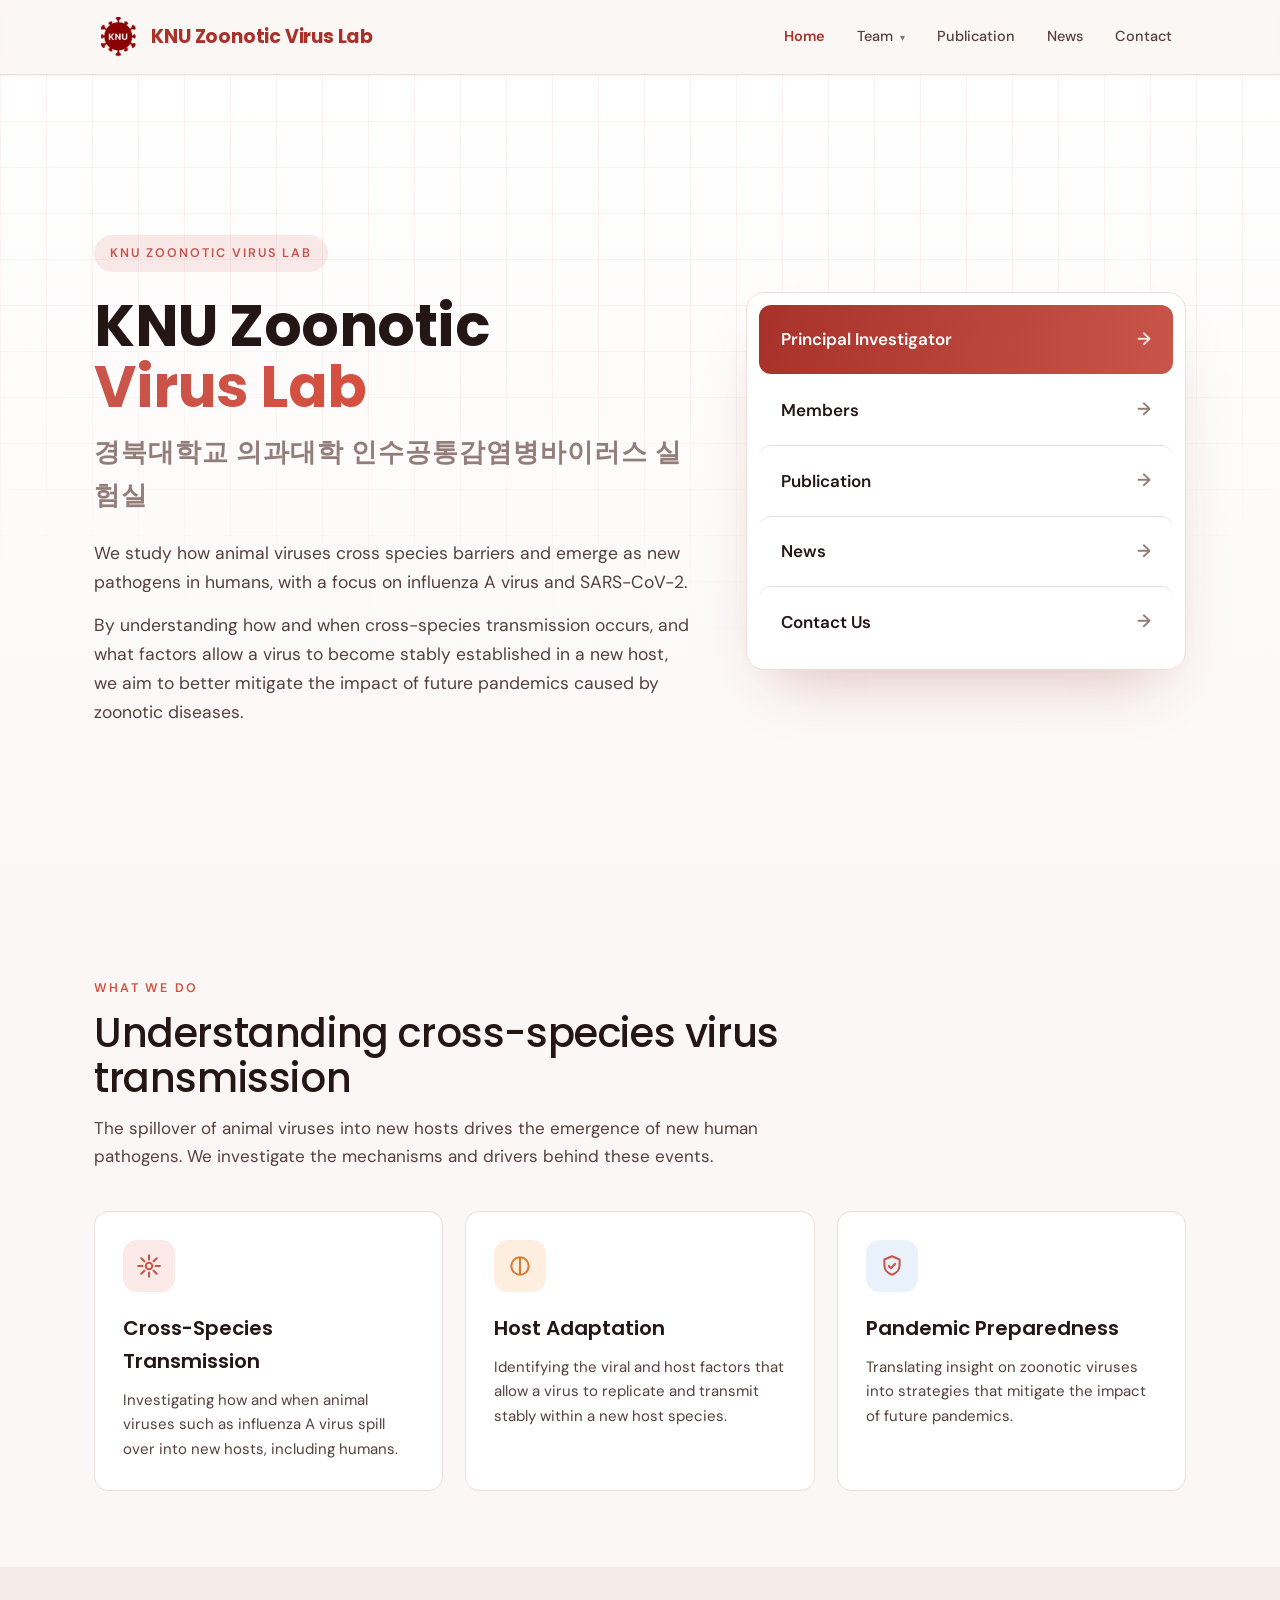
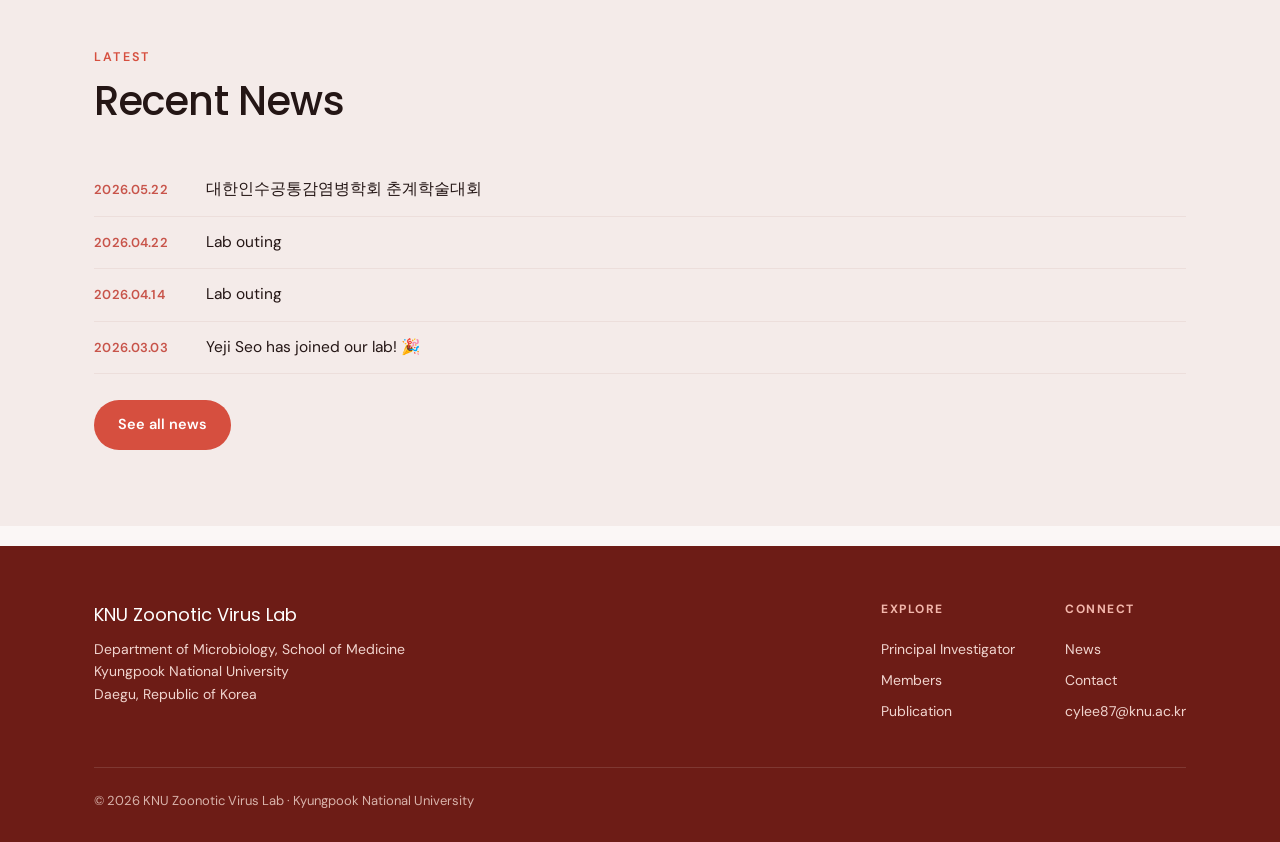
==== index.html @ 6f629515 "Add files via upload" ====
<!DOCTYPE html>
<html lang="en">
<head>
<meta charset="UTF-8">
<meta name="viewport" content="width=device-width, initial-scale=1">
<title>KNU Zoonotic Virus Lab · 인수공통감염병바이러스 실험실</title>
<meta name="description" content="KNU Zoonotic Virus Lab (인수공통감염병바이러스 실험실), Department of Microbiology, School of Medicine, Kyungpook National University — studying cross-species transmission of zoonotic viruses such as influenza A virus and SARS-CoV-2.">
<link rel="preconnect" href="https://fonts.googleapis.com">
<link rel="preconnect" href="https://fonts.gstatic.com" crossorigin>
<link href="https://fonts.googleapis.com/css2?family=DM+Sans:opsz,wght@9..40,400;9..40,500;9..40,600;9..40,700&family=Poppins:wght@500;600;700&display=swap" rel="stylesheet">
<link rel="icon" type="image/x-icon" href="assets/img/favicon.ico">
<link rel="stylesheet" href="assets/css/styles.css">
</head>
<body>

<header class="site-header">
  <div class="wrap nav">
    <a class="brand" href="index.html">
      <img class="logo" src="assets/img/logo.avif" alt="KNU Zoonotic Virus Lab">
      <span class="brand-name">KNU Zoonotic Virus Lab</span>
    </a>
    <button class="nav-toggle" aria-label="Menu"><span></span><span></span><span></span></button>
    <ul class="nav-links">
      <li><a href="index.html" class="active">Home</a></li>
      <li class="has-dropdown">
        <a href="#" class="dropdown-toggle" aria-haspopup="true" aria-expanded="false">Team <span class="caret" aria-hidden="true">&#9662;</span></a>
        <ul class="dropdown">
          <li><a href="about.html">Principal Investigator</a></li>
          <li><a href="people.html">Members</a></li>
        </ul>
      </li>
      <li><a href="publications.html">Publication</a></li>
      <li><a href="news.html">News</a></li>
      <li><a href="contact.html">Contact</a></li>
    </ul>
  </div>
</header>

<section class="hero-split">
  <div class="wrap hero-split-inner">
    <div class="hero-copy">
      <span class="eyebrow">KNU Zoonotic Virus Lab</span>
      <h1>KNU Zoonotic <span class="grad">Virus Lab</span></h1>
      <div class="subko">경북대학교 의과대학 인수공통감염병바이러스 실험실</div>
      <p class="lead">We study how animal viruses cross species barriers and emerge as new pathogens in humans, with a focus on influenza A virus and SARS-CoV-2.</p>
      <p class="lead">By understanding how and when cross-species transmission occurs, and what factors allow a virus to become stably established in a new host, we aim to better mitigate the impact of future pandemics caused by zoonotic diseases.</p>
    </div>
    <nav class="hero-panel" aria-label="Quick links">
      <a class="ql-row active" href="about.html"><span>Principal Investigator</span><span class="arw">&rarr;</span></a>
      <a class="ql-row" href="people.html"><span>Members</span><span class="arw">&rarr;</span></a>
      <a class="ql-row" href="publications.html"><span>Publication</span><span class="arw">&rarr;</span></a>
      <a class="ql-row" href="news.html"><span>News</span><span class="arw">&rarr;</span></a>
      <a class="ql-row" href="contact.html"><span>Contact Us</span><span class="arw">&rarr;</span></a>
    </nav>
  </div>
</section>

<section>
  <div class="wrap">
    <div class="section-head reveal">
      <span class="kicker">What we do</span>
      <h2>Understanding cross-species virus transmission</h2>
      <p>The spillover of animal viruses into new hosts drives the emergence of new human pathogens. We investigate the mechanisms and drivers behind these events.</p>
    </div>
    <div class="grid grid-3">
      <div class="card reveal">
        <div class="icon i-indigo" aria-hidden="true">
          <svg viewBox="0 0 24 24" fill="none" stroke="currentColor" stroke-width="1.9" stroke-linecap="round" stroke-linejoin="round"><circle cx="12" cy="12" r="3"/><path d="M12 2v4M12 18v4M2 12h4M18 12h4M4.9 4.9l2.8 2.8M16.3 16.3l2.8 2.8M19.1 4.9l-2.8 2.8M7.7 16.3l-2.8 2.8"/></svg>
        </div>
        <h3>Cross-Species Transmission</h3>
        <p>Investigating how and when animal viruses such as influenza A virus spill over into new hosts, including humans.</p>
      </div>
      <div class="card reveal">
        <div class="icon i-green" aria-hidden="true">
          <svg viewBox="0 0 24 24" fill="none" stroke="currentColor" stroke-width="1.9" stroke-linecap="round" stroke-linejoin="round"><path d="M4 12a8 8 0 0 1 16 0M4 12a8 8 0 0 0 16 0M12 4v16"/></svg>
        </div>
        <h3>Host Adaptation</h3>
        <p>Identifying the viral and host factors that allow a virus to replicate and transmit stably within a new host species.</p>
      </div>
      <div class="card reveal">
        <div class="icon i-blue" aria-hidden="true">
          <svg viewBox="0 0 24 24" fill="none" stroke="currentColor" stroke-width="1.9" stroke-linecap="round" stroke-linejoin="round"><path d="M12 3 5 6v5c0 4.4 3 7.9 7 9 4-1.1 7-4.6 7-9V6l-7-3Z"/><path d="m9 12 2 2 4-4"/></svg>
        </div>
        <h3>Pandemic Preparedness</h3>
        <p>Translating insight on zoonotic viruses into strategies that mitigate the impact of future pandemics.</p>
      </div>
    </div>
  </div>
</section>

<section class="alt-bg">
  <div class="wrap">
    <div class="section-head reveal">
      <span class="kicker">Latest</span>
      <h2>Recent News</h2>
    </div>
    <ul id="home-news" class="news-list reveal"></ul>
    <p style="margin-top:26px" class="reveal"><a class="btn btn-primary" href="news.html">See all news</a></p>
  </div>
</section>

<footer class="site-footer">
  <div class="wrap">
    <div class="footer-top">
      <div class="footer-brand">
        <div class="name">KNU Zoonotic Virus Lab</div>
        <p>Department of Microbiology, School of Medicine</p>
        <p>Kyungpook National University</p>
        <p>Daegu, Republic of Korea</p>
      </div>
      <div class="footer-links">
        <div class="footer-col">
          <h5>Explore</h5>
          <a href="about.html">Principal Investigator</a>
          <a href="people.html">Members</a>
          <a href="publications.html">Publication</a>
        </div>
        <div class="footer-col">
          <h5>Connect</h5>
          <a href="news.html">News</a>
          <a href="contact.html">Contact</a>
          <a href="mailto:cylee87@knu.ac.kr">cylee87@knu.ac.kr</a>
        </div>
      </div>
    </div>
    <div class="footer-bottom">
      <span>© <span data-year>2026</span> KNU Zoonotic Virus Lab · Kyungpook National University</span>
    </div>
  </div>
</footer>

<script src="assets/js/main.js"></script>
<script src="assets/js/news-data.js"></script>
<script src="assets/js/render-news.js"></script>
</body>
</html>
---- assets/css/styles.css ----
/* ===========================================================
   KNU Zoonotic Virus Lab (인수공통감염병바이러스 실험실)
   Kyungpook National University — shared styles
   Aesthetic: clean scientific / KNU crimson
   =========================================================== */

:root {
  --paper: #fbf7f6;
  --paper-2: #f4ebe9;
  --ink: #241615;
  --ink-soft: #55403d;
  --muted: #927d79;
  --primary: #a8322a;      /* deep crimson */
  --primary-dk: #6d1c16;   /* dark maroon */
  --primary-lt: #c8544a;   /* mid red */
  --accent: #d64f3f;       /* bright warm red */
  --hi: #f3b7ac;           /* light warm highlight */
  --line: #ecdedb;
  --white: #ffffff;
  --shadow: 0 18px 40px -24px rgba(150, 40, 32, 0.45);
  --radius: 14px;
  --maxw: 1140px;
  --display: "Poppins", system-ui, sans-serif;
  --sans: "DM Sans", system-ui, sans-serif;
}

* { box-sizing: border-box; margin: 0; padding: 0; }

html { scroll-behavior: smooth; }

body {
  font-family: var(--sans);
  color: var(--ink);
  background: var(--paper);
  line-height: 1.65;
  -webkit-font-smoothing: antialiased;
  overflow-x: hidden;
}

a { color: inherit; text-decoration: none; }
img { max-width: 100%; display: block; }

.wrap { width: 100%; max-width: var(--maxw); margin: 0 auto; padding: 0 24px; }

/* ---------- Header / Nav ---------- */
.site-header {
  position: sticky; top: 0; z-index: 100;
  background: rgba(251, 247, 246, 0.9);
  backdrop-filter: saturate(140%) blur(10px);
  border-bottom: 1px solid var(--line);
}
.nav {
  display: flex; align-items: center; justify-content: space-between;
  height: 74px;
}
.brand { display: flex; align-items: center; gap: 12px; }
.brand img.logo { height: 40px; width: auto; }
.brand .brand-name {
  font-family: var(--display); font-weight: 700; font-size: 19px;
  letter-spacing: -.2px; color: var(--primary); white-space: nowrap;
}
@media (max-width: 560px) { .brand .brand-name { font-size: 16px; } }
.brand .name { font-family: var(--display); font-weight: 600; font-size: 16px; line-height: 1.15; letter-spacing: .2px; }
.brand .name small { display: block; font-family: var(--sans); font-weight: 400; font-size: 11px; color: var(--muted); letter-spacing: .5px; text-transform: uppercase; }

.nav-links { display: flex; align-items: center; gap: 4px; list-style: none; }
.nav-links a {
  display: inline-block; padding: 9px 14px; border-radius: 8px;
  font-size: 14.5px; font-weight: 500; color: var(--ink-soft);
  transition: background .18s, color .18s;
}
.nav-links a:hover { background: var(--paper-2); color: var(--primary); }
.nav-links a.active { color: var(--primary); font-weight: 600; }

/* ---------- Nav dropdown (Teams) ---------- */
.has-dropdown { position: relative; }
.dropdown-toggle { cursor: pointer; }
.dropdown-toggle .caret { font-size: 10px; margin-left: 3px; opacity: .7; transition: transform .2s; }
.dropdown {
  position: absolute; top: calc(100% + 10px); left: 0;
  min-width: 230px; list-style: none;
  background: var(--primary-dk); border-radius: 12px; padding: 8px;
  box-shadow: 0 24px 50px -20px rgba(60, 16, 12, 0.5);
  opacity: 0; visibility: hidden; transform: translateY(6px);
  transition: opacity .18s, transform .18s, visibility .18s; z-index: 200;
}
.has-dropdown:hover .dropdown,
.has-dropdown:focus-within .dropdown,
.has-dropdown.open .dropdown { opacity: 1; visibility: visible; transform: translateY(0); }
.has-dropdown:hover .caret,
.has-dropdown.open .caret { transform: rotate(180deg); }
.dropdown li + li { border-top: 1px solid rgba(255,255,255,.1); }
.dropdown a {
  display: block; padding: 14px 16px; border-radius: 8px;
  font-size: 15px; font-weight: 500; color: #f2ded9; white-space: nowrap;
}
.dropdown a:hover { background: rgba(255,255,255,.08); color: #fff; }
.dropdown a.active { color: #fff; font-weight: 600; }

.nav-toggle {
  display: none; background: none; border: 0; cursor: pointer;
  width: 42px; height: 42px; border-radius: 9px;
}
.nav-toggle span { display: block; width: 22px; height: 2px; background: var(--ink); margin: 4px auto; transition: .25s; }

/* ---------- Hero ---------- */
.hero {
  position: relative; overflow: hidden;
  background:
    radial-gradient(1100px 480px at 80% -10%, color-mix(in srgb, var(--primary-lt) 42%, transparent), transparent 60%),
    radial-gradient(700px 380px at 0% 110%, color-mix(in srgb, var(--accent) 22%, transparent), transparent 55%),
    var(--primary-dk);
  color: #fbeeec;
}
.hero .wrap { position: relative; z-index: 2; padding: 92px 24px 104px; }
.hero .eyebrow {
  display: inline-block; font-size: 12.5px; letter-spacing: 2.5px;
  text-transform: uppercase; color: var(--hi); margin-bottom: 22px;
  border-left: 3px solid var(--accent); padding-left: 12px;
}
.hero h1 {
  font-family: var(--display); font-weight: 500;
  font-size: clamp(34px, 5.4vw, 60px); line-height: 1.06;
  letter-spacing: -.5px; max-width: 20ch;
}
.hero h1 em { font-style: normal; color: var(--hi); }
.hero .subko {
  margin-top: 14px; font-family: var(--sans); font-weight: 600;
  font-size: clamp(18px, 2.4vw, 24px); color: #f3d3cd; letter-spacing: 1px;
}
.hero p.lead {
  margin-top: 24px; max-width: 60ch; font-size: 17.5px;
  color: #f1d5cf;
}
.hero p.lead + p.lead { margin-top: 14px; }
.hero-cta { margin-top: 36px; display: flex; gap: 14px; flex-wrap: wrap; }

/* decorative helix / neuron lines */
.helix {
  position: absolute; inset: 0; z-index: 1; opacity: .5;
  pointer-events: none; color: var(--hi);
}

.btn {
  display: inline-flex; align-items: center; gap: 8px;
  padding: 13px 24px; border-radius: 999px; font-weight: 600; font-size: 14.5px;
  transition: transform .15s, box-shadow .15s, background .15s;
}
.btn-primary { background: var(--accent); color: #fff; }
.btn-primary:hover { transform: translateY(-2px); box-shadow: 0 12px 24px -12px rgba(150,40,32,.55); }
.btn-ghost { border: 1px solid rgba(255,255,255,.4); color: #fbeeec; }
.btn-ghost:hover { background: rgba(255,255,255,.1); }

/* ---------- Split hero (home) ---------- */
.hero-split {
  position: relative; overflow: hidden;
  background:
    linear-gradient(180deg, var(--white), var(--paper));
}
.hero-split::before {
  content: ""; position: absolute; inset: 0; z-index: 0; pointer-events: none;
  background-image:
    linear-gradient(color-mix(in srgb, var(--primary) 6%, transparent) 1px, transparent 1px),
    linear-gradient(90deg, color-mix(in srgb, var(--primary) 6%, transparent) 1px, transparent 1px);
  background-size: 46px 46px;
  -webkit-mask-image: radial-gradient(120% 80% at 50% 0%, #000 40%, transparent 90%);
  mask-image: radial-gradient(120% 80% at 50% 0%, #000 40%, transparent 90%);
}
.hero-split-inner {
  position: relative; z-index: 1;
  display: grid; grid-template-columns: 1.15fr 0.85fr; gap: 56px;
  align-items: center; padding: 84px 24px 96px;
}
.hero-copy .eyebrow {
  display: inline-block; font-size: 12.5px; letter-spacing: 2px;
  text-transform: uppercase; font-weight: 600; color: var(--primary-lt);
  background: color-mix(in srgb, var(--primary-lt) 12%, transparent);
  border-radius: 999px; padding: 8px 16px; margin-bottom: 24px;
}
.hero-copy h1 {
  font-family: var(--display); font-weight: 700;
  font-size: clamp(34px, 5vw, 58px); line-height: 1.05;
  letter-spacing: -.5px; color: var(--ink); max-width: 14ch;
}
.hero-copy h1 .grad {
  background: linear-gradient(100deg, var(--primary-lt) 15%, #d64f3f 95%);
  -webkit-background-clip: text; background-clip: text; color: transparent;
}
.hero-copy .subko {
  margin-top: 14px; font-family: var(--sans); font-weight: 600;
  font-size: clamp(19px, 2.4vw, 26px); color: var(--muted); letter-spacing: 1px;
}
.hero-copy p.lead { margin-top: 22px; max-width: 52ch; font-size: 17.5px; color: var(--ink-soft); }
.hero-copy p.lead + p.lead { margin-top: 14px; }

.hero-panel {
  background: var(--white); border: 1px solid var(--line);
  border-radius: 18px; padding: 12px;
  box-shadow: 0 30px 60px -30px rgba(150, 40, 32, 0.35);
}
.ql-row {
  display: flex; align-items: center; justify-content: space-between; gap: 16px;
  padding: 20px 22px; border-radius: 12px;
  font-size: 17px; font-weight: 600; color: var(--ink);
  transition: background .18s, color .18s, transform .18s;
}
.ql-row + .ql-row { border-top: 1px solid var(--line); }
.ql-row .arw { color: var(--muted); font-size: 18px; transition: transform .18s, color .18s; }
.ql-row:hover { background: var(--paper-2); }
.ql-row:hover .arw { transform: translateX(4px); color: var(--primary); }
.ql-row.active {
  background: linear-gradient(100deg, var(--primary) 0%, #c8544a 100%);
  color: #fff; border-top-color: transparent;
}
.ql-row.active + .ql-row { border-top-color: transparent; }
.ql-row.active .arw { color: rgba(255,255,255,.85); }
.ql-row.active:hover { transform: translateY(-1px); }

/* ---------- Sections ---------- */
section { padding: 76px 0; }
.section-head { margin-bottom: 40px; max-width: 64ch; }
.section-head .kicker {
  font-size: 12.5px; letter-spacing: 2.2px; text-transform: uppercase;
  color: var(--accent); font-weight: 600;
}
.section-head h2 {
  font-family: var(--display); font-weight: 500; letter-spacing: -.4px;
  font-size: clamp(26px, 3.6vw, 40px); line-height: 1.12; margin-top: 10px;
}
.section-head p { margin-top: 14px; color: var(--ink-soft); font-size: 17px; }
.alt-bg { background: var(--paper-2); }

/* ---------- Cards / grids ---------- */
.grid { display: grid; gap: 22px; }
.grid-3 { grid-template-columns: repeat(3, 1fr); }
.grid-2 { grid-template-columns: repeat(2, 1fr); }

.card {
  background: var(--white); border: 1px solid var(--line);
  border-radius: var(--radius); padding: 28px;
  transition: transform .18s, box-shadow .18s, border-color .18s;
}
.card:hover { transform: translateY(-4px); box-shadow: var(--shadow); border-color: transparent; }
.card .icon {
  width: 52px; height: 52px; border-radius: 14px; margin-bottom: 20px;
  display: grid; place-items: center;
}
.card .icon svg { width: 26px; height: 26px; }
.card .icon.i-indigo { background: #fbeae7; color: #c8544a; }
.card .icon.i-green  { background: #fdeee0; color: #d97a2f; }
.card .icon.i-blue   { background: #e9f1fb; color: var(--primary-lt); }
.card h3 { font-family: var(--display); font-weight: 600; font-size: 20px; margin-bottom: 10px; }
.card .num { font-family: var(--display); font-size: 13px; color: var(--accent); font-weight: 600; letter-spacing: 1px; }
.card p { color: var(--ink-soft); font-size: 15px; }

/* ---------- Quick links (home) ---------- */
.quick-links { display: flex; flex-wrap: wrap; gap: 12px; margin-top: 36px; }
.quick-links a {
  display: inline-flex; align-items: center; gap: 8px;
  font-size: 14.5px; font-weight: 600; color: #fbeeec;
  border: 1px solid rgba(255,255,255,.28); border-radius: 999px;
  padding: 9px 18px; transition: background .18s, border-color .18s;
}
.quick-links a:hover { background: rgba(255,255,255,.12); border-color: rgba(255,255,255,.5); }
.quick-links a .arw { color: var(--hi); }

/* ---------- About / prose blocks ---------- */
.prose-block { margin-bottom: 14px; }
.prose-block h3 { font-family: var(--display); font-weight: 600; color: var(--primary); font-size: 22px; margin-bottom: 8px; }
.prose-block p { color: var(--ink-soft); font-size: 16.5px; }
.focus-list { list-style: none; display: grid; gap: 14px; }
.focus-list li {
  background: var(--white); border: 1px solid var(--line); border-left: 4px solid var(--primary);
  border-radius: 10px; padding: 16px 20px; font-size: 15.5px; color: var(--ink-soft);
}
.focus-list li b { color: var(--ink); }

/* ---------- PI profile ---------- */
.pi-card {
  display: grid; grid-template-columns: 260px 1fr; gap: 34px;
  background: var(--white); border: 1px solid var(--line);
  border-radius: var(--radius); padding: 34px; align-items: start;
}
.pi-photo {
  aspect-ratio: 3/4; border-radius: 12px; overflow: hidden;
  background: linear-gradient(135deg, var(--primary-lt), var(--primary-dk));
  display: grid; place-items: center; color: #fff;
  font-family: var(--display); font-size: 56px; font-weight: 500;
}
.pi-photo img { width: 100%; height: 100%; object-fit: cover; }
.pi-info h2 { font-family: var(--display); font-weight: 600; font-size: 28px; }
.pi-info .pi-ko { color: var(--muted); font-size: 16px; margin-top: 2px; }
.pi-info .pi-role { color: var(--accent); font-weight: 600; font-size: 14.5px; margin: 10px 0 4px; }
.pi-info .pi-aff { color: var(--ink-soft); font-size: 15px; }
.pi-info .pi-contact { margin-top: 14px; display: grid; gap: 4px; font-size: 15px; }
.pi-info .pi-contact a { color: var(--primary); font-weight: 600; }
.pi-block { margin-top: 30px; }
.pi-block h3 {
  font-family: var(--display); font-weight: 600; color: var(--primary);
  font-size: 19px; margin-bottom: 12px;
  padding-bottom: 8px; border-bottom: 1px solid var(--line);
}
.pi-block ul { list-style: none; display: grid; gap: 10px; }
.pi-block ul li { font-size: 15.5px; color: var(--ink-soft); padding-left: 16px; position: relative; }
.pi-block ul li::before { content: ""; position: absolute; left: 0; top: 11px; width: 6px; height: 6px; border-radius: 50%; background: var(--accent); }
.pi-block ul li b { color: var(--ink); }

/* ---------- Members ---------- */
.member-section-title {
  font-family: var(--display); font-weight: 600; font-size: 22px;
  color: var(--primary); margin: 44px 0 22px; display: flex; align-items: center; gap: 10px;
}
.member-section-title:first-child { margin-top: 0; }
.member-grid { display: grid; grid-template-columns: repeat(3,1fr); gap: 22px; }
.member {
  background: var(--white); border: 1px solid var(--line); border-radius: var(--radius);
  overflow: hidden; transition: transform .18s, box-shadow .18s;
}
.member:hover { transform: translateY(-4px); box-shadow: var(--shadow); }
.member .photo {
  aspect-ratio: 1/1; display: grid; place-items: center;
  background: linear-gradient(135deg, var(--primary-lt), var(--primary-dk));
  color: #fff; font-family: var(--display); font-size: 44px; font-weight: 500;
}
.member .photo img { width: 100%; height: 100%; object-fit: cover; }
.member .body { padding: 20px; }
.member .body h4 { font-family: var(--display); font-size: 19px; font-weight: 600; }
.member .role { color: var(--accent); font-weight: 600; font-size: 13.5px; margin: 2px 0 10px; }
.member .body p { font-size: 13.5px; color: var(--ink-soft); line-height: 1.5; }
.member .body a { color: var(--primary); font-weight: 600; word-break: break-all; }
.member ul { list-style: none; margin-top: 10px; display: grid; gap: 4px; }
.member ul li { font-size: 12.8px; color: var(--muted); padding-left: 12px; position: relative; }
.member ul li::before { content: "\00B7"; position: absolute; left: 0; color: var(--accent); }

.alumni-box { background: var(--white); border: 1px solid var(--line); border-radius: var(--radius); padding: 26px 30px; }
.alumni-box li { padding: 8px 0; border-bottom: 1px dashed var(--line); font-size: 15px; color: var(--ink-soft); list-style: none; }
.alumni-box li:last-child { border: 0; }

/* ---------- Publications ---------- */
.pub-note { font-size: 14px; color: var(--muted); margin-bottom: 28px; }
.pub-year {
  font-family: var(--display); font-weight: 600; font-size: 24px; color: var(--primary);
  margin: 40px 0 6px; padding-bottom: 8px; border-bottom: 2px solid var(--line);
}
.pub-year:first-of-type { margin-top: 0; }
.pub-list { list-style: none; }
.pub {
  display: grid; grid-template-columns: 54px 1fr; gap: 20px;
  padding: 22px 0; border-bottom: 1px solid var(--line);
}
.pub .idx {
  font-family: var(--display); font-size: 24px; color: var(--accent); font-weight: 500; line-height: 1;
}
.pub h3 { font-family: var(--display); font-weight: 600; font-size: 18px; line-height: 1.35; margin-bottom: 8px; }
.pub h3 a:hover { color: var(--primary); text-decoration: underline; }
.pub .authors { font-size: 14px; color: var(--ink-soft); }
.pub .authors b { color: var(--ink); }
.pub .meta { margin-top: 8px; display: flex; flex-wrap: wrap; gap: 8px; align-items: center; }
.pub .venue { font-size: 13px; font-weight: 600; color: var(--primary); background: var(--paper-2); padding: 3px 12px; border-radius: 999px; }
.pub .impact { font-size: 12.5px; font-weight: 600; padding: 3px 11px; border-radius: 999px; }
.pub .impact-high { color: #2f9e78; background: #e8f6f0; }   /* IF ≥ 5 */
.pub .impact-low  { color: #c8544a; background: #fbeae7; }   /* IF < 5 */

/* ---------- Pagination ---------- */
.pager { display: flex; justify-content: center; align-items: center; gap: 6px; margin-top: 46px; flex-wrap: wrap; }
.pager a, .pager span {
  min-width: 42px; height: 42px; padding: 0 14px;
  display: inline-flex; align-items: center; justify-content: center;
  font-size: 14px; font-weight: 600; border-radius: 10px;
  border: 1px solid var(--line); background: var(--white); color: var(--ink-soft);
  transition: border-color .15s, color .15s, background .15s;
}
.pager a:hover { border-color: var(--primary); color: var(--primary); }
.pager .current { background: var(--primary); color: #fff; border-color: var(--primary); }
.pager .disabled { opacity: .4; }

/* ---------- Contact ---------- */
.contact-grid { display: grid; grid-template-columns: 1.1fr 1fr; gap: 40px; align-items: start; }
.contact-item { display: flex; gap: 14px; padding: 16px 0; border-bottom: 1px solid var(--line); }
.contact-item .ic { font-size: 22px; flex: none; }
.contact-item .k { font-size: 12.5px; text-transform: uppercase; letter-spacing: 1.4px; color: var(--muted); }
.contact-item .v { font-size: 16px; color: var(--ink); }
.contact-item .v a { color: var(--primary); font-weight: 600; }
.map-card { border-radius: var(--radius); overflow: hidden; border: 1px solid var(--line); min-height: 320px; }
.map-card iframe { width: 100%; height: 100%; min-height: 320px; border: 0; }

/* ---------- Footer ---------- */
.site-footer {
  background: var(--primary-dk); color: #f1d5cf; padding: 54px 0 30px; margin-top: 20px;
}
.footer-top { display: flex; justify-content: space-between; gap: 30px; flex-wrap: wrap; }
.footer-brand { max-width: 420px; }
.footer-brand .name { font-family: var(--display); font-size: 18px; color: #fff; margin-bottom: 8px; white-space: nowrap; }
.footer-brand p { font-size: 14px; line-height: 1.6; }
.footer-links { display: flex; gap: 50px; flex-wrap: wrap; }
.footer-col h5 { font-size: 12px; letter-spacing: 1.5px; text-transform: uppercase; color: var(--hi); margin-bottom: 14px; }
.footer-col a { display: block; font-size: 14px; padding: 4px 0; color: #f1d5cf; }
.footer-col a:hover { color: #fff; }
.footer-bottom {
  margin-top: 40px; padding-top: 22px; border-top: 1px solid rgba(255,255,255,.12);
  display: flex; justify-content: space-between; gap: 16px; flex-wrap: wrap;
  font-size: 13px; color: #d8b3ab;
}

/* ---------- Reveal animation ---------- */
.reveal { opacity: 0; transform: translateY(18px); transition: opacity .6s ease, transform .6s ease; }
.reveal.in { opacity: 1; transform: none; }

/* ---------- Responsive ---------- */
@media (max-width: 900px) {
  .grid-3, .member-grid { grid-template-columns: repeat(2,1fr); }
  .contact-grid { grid-template-columns: 1fr; }
  .pi-card { grid-template-columns: 200px 1fr; gap: 26px; }
}
@media (max-width: 720px) {
  .nav-toggle { display: block; }
  .nav-links {
    position: absolute; top: 74px; left: 0; right: 0;
    flex-direction: column; align-items: stretch; gap: 0;
    background: var(--paper); border-bottom: 1px solid var(--line);
    padding: 8px 16px 16px; display: none;
  }
  .nav-links.open { display: flex; }
  .nav-links a { padding: 12px 10px; border-radius: 8px; }
  /* dropdown becomes an inline, expandable sub-list on mobile */
  .dropdown {
    position: static; min-width: 0; opacity: 1; visibility: visible;
    transform: none; box-shadow: none; background: transparent;
    padding: 0 0 4px 12px; display: none;
  }
  .has-dropdown.open .dropdown { display: block; }
  .dropdown li + li { border-top: 0; }
  .dropdown a { color: var(--ink-soft); padding: 10px 10px; }
  .dropdown a:hover { background: var(--paper-2); color: var(--primary); }
  .dropdown a.active { color: var(--primary); }
  .grid-3, .grid-2, .member-grid { grid-template-columns: 1fr; }
  .pi-card { grid-template-columns: 1fr; }
  .pi-photo { max-width: 220px; }
  .footer-top { flex-direction: column; }
  section { padding: 56px 0; }
  .brand .name { font-size: 14px; }
  .brand img.logo { height: 34px; }
}

/* ---------- News (card grid) ---------- */
.news-grid { display: grid; grid-template-columns: repeat(2, 1fr); gap: 26px; }
.news-card {
  background: var(--white); border: 1px solid var(--line);
  border-radius: var(--radius); overflow: hidden;
  display: flex; flex-direction: column;
  transition: transform .18s, box-shadow .18s, border-color .18s;
}
.news-card:hover { transform: translateY(-5px); box-shadow: var(--shadow); border-color: transparent; }
.news-card .thumb {
  position: relative; aspect-ratio: 16/10;
  background: var(--primary-dk) center/cover no-repeat;
  display: flex; align-items: flex-end;
}
.news-card .thumb::after {
  content: ""; position: absolute; inset: 0;
  background: linear-gradient(180deg, rgba(60,16,12,.05) 0%, rgba(60,16,12,.30) 45%, rgba(60,16,12,.86) 100%);
}
.news-card .thumb .ov { position: relative; z-index: 2; padding: 22px; color: #fff; width: 100%; }
.news-card .thumb .ov .d {
  font-size: 12px; letter-spacing: 1.6px; text-transform: uppercase;
  font-weight: 600; color: #f0c4bb; margin-bottom: 6px;
}
.news-card .thumb .ov h2 {
  font-family: var(--display); font-weight: 600; line-height: 1.14;
  font-size: clamp(19px, 2.3vw, 25px); letter-spacing: -.3px;
}
.news-card .body { padding: 18px 22px 24px; }
.news-card .body p { color: var(--ink-soft); font-size: 15px; line-height: 1.65; margin-bottom: 8px; }
.news-card .body p:last-child { margin-bottom: 0; }
@media (max-width: 760px) { .news-grid { grid-template-columns: 1fr; } }

/* ---------- News post gallery (multiple images) ---------- */
.post-gallery { display: grid; grid-template-columns: repeat(3, 1fr); gap: 8px; margin-top: 14px; }
.post-gallery img {
  width: 100%; aspect-ratio: 1/1; object-fit: cover; display: block;
  border-radius: 8px; border: 1px solid var(--line); transition: opacity .15s;
}
.post-gallery a:hover img { opacity: .85; }
@media (max-width: 760px) { .post-gallery { grid-template-columns: repeat(2, 1fr); } }

/* ---------- Home: latest news list ---------- */
.news-list { list-style: none; margin-top: 8px; }
.news-list li {
  display: flex; gap: 16px; align-items: baseline;
  padding: 13px 0; border-bottom: 1px solid var(--line);
}
.news-list .date {
  flex: 0 0 auto; min-width: 96px; font-size: 13px; font-weight: 600;
  color: var(--primary-lt); letter-spacing: .3px;
}
.news-list .txt { font-size: 15.5px; color: var(--ink); }
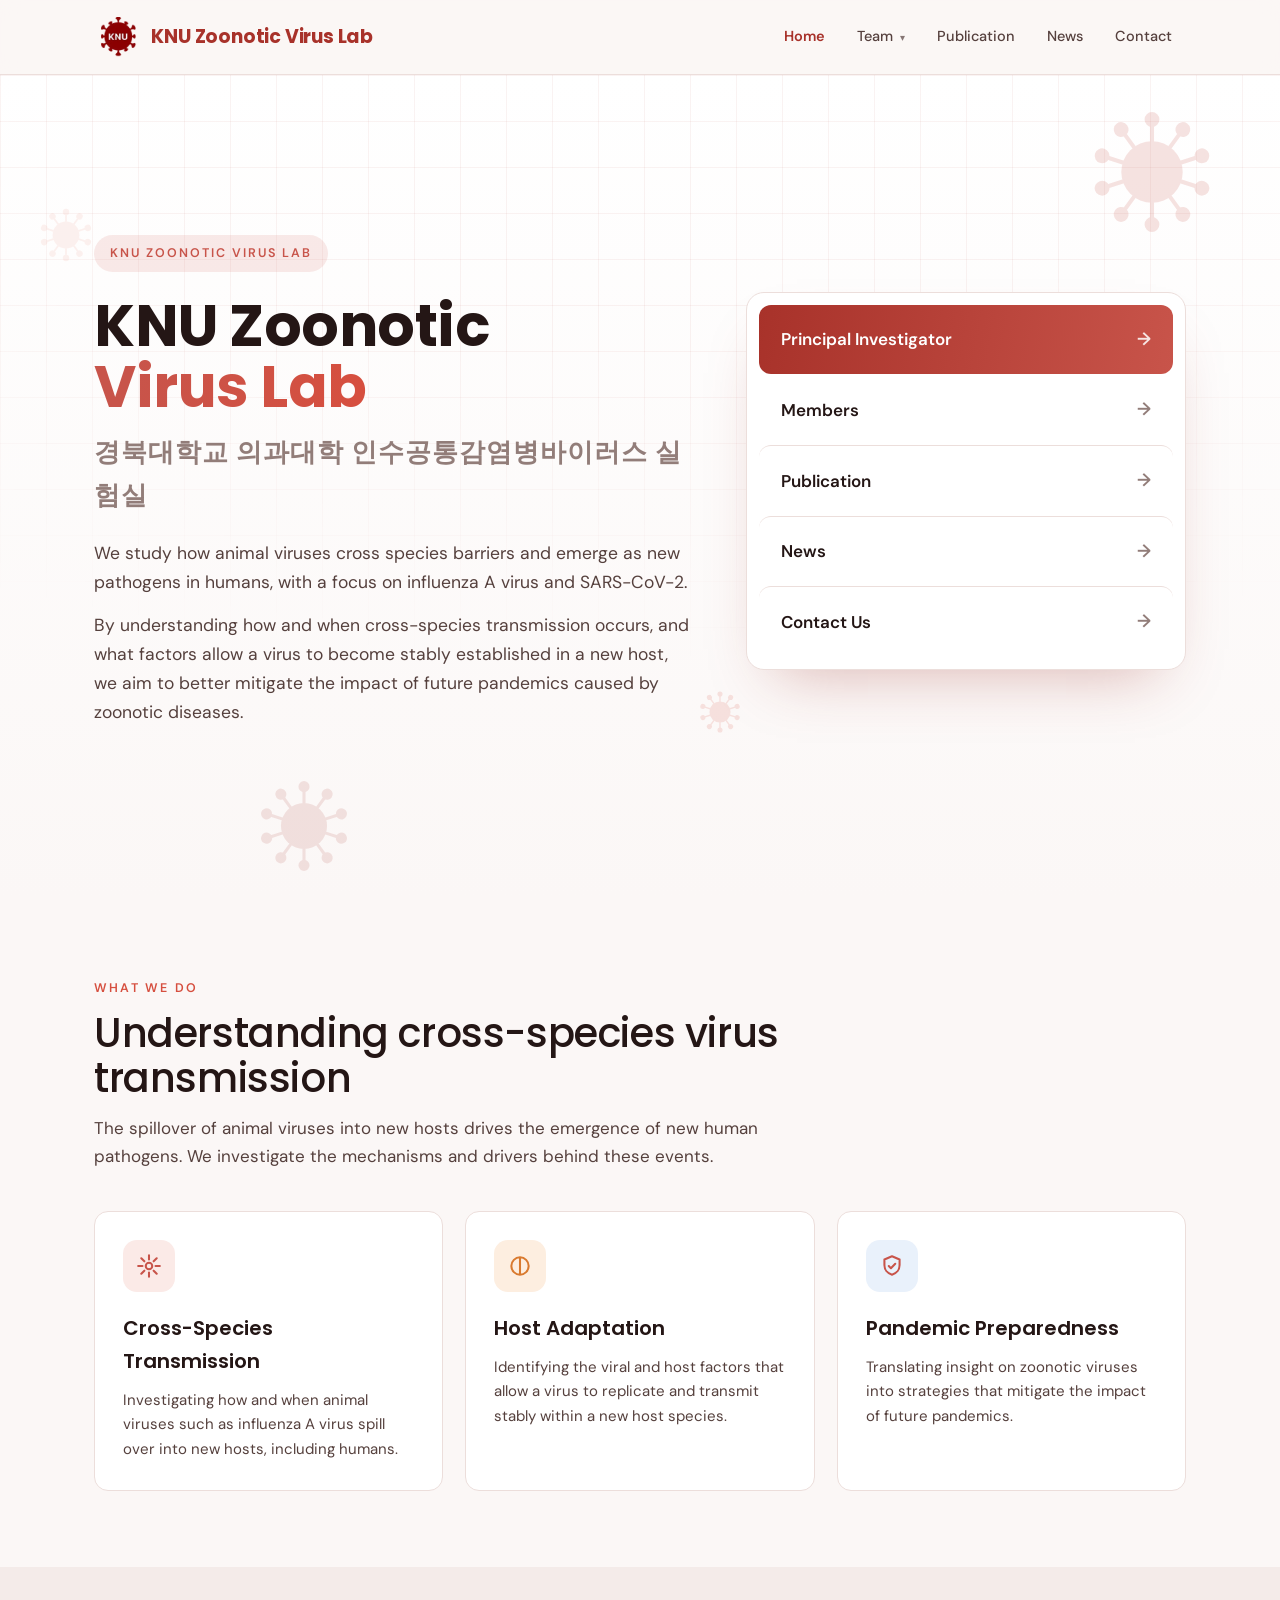
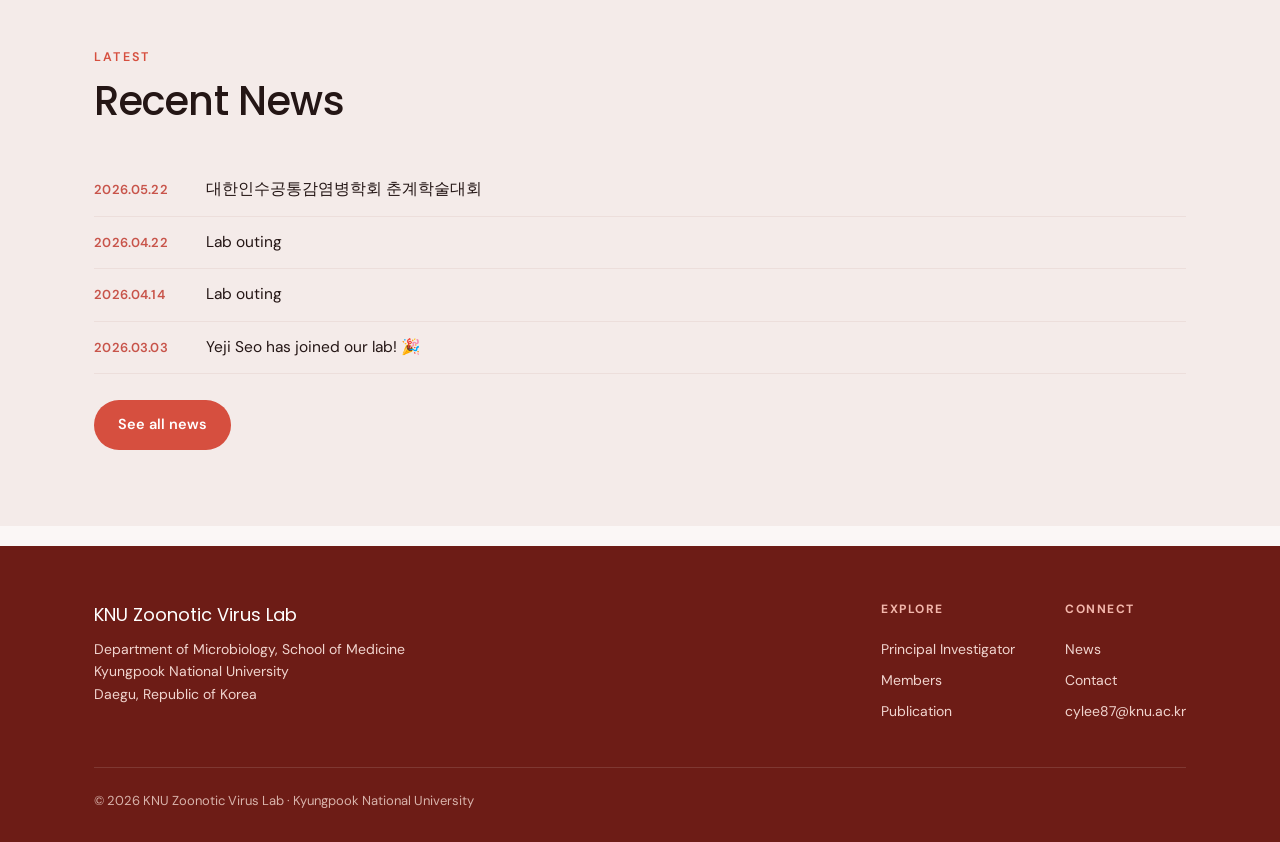
==== commit 9beefc69: "바이러스 이미지 추가" ====
--- a/index.html
+++ b/index.html
@@ -37,6 +37,30 @@
 </header>
 
 <section class="hero-split">
+  <div class="hero-virus-bg" aria-hidden="true">
+    <svg width="0" height="0" style="position:absolute">
+      <symbol id="virus-icon" viewBox="0 0 100 100">
+        <circle cx="50" cy="50" r="24" fill="currentColor"/>
+        <g stroke="currentColor" stroke-width="3.2" stroke-linecap="round">
+          <g transform="rotate(0 50 50)"><line x1="50" y1="26" x2="50" y2="12"/><circle cx="50" cy="9" r="4.2" fill="currentColor"/></g>
+          <g transform="rotate(36 50 50)"><line x1="50" y1="26" x2="50" y2="12"/><circle cx="50" cy="9" r="4.2" fill="currentColor"/></g>
+          <g transform="rotate(72 50 50)"><line x1="50" y1="26" x2="50" y2="12"/><circle cx="50" cy="9" r="4.2" fill="currentColor"/></g>
+          <g transform="rotate(108 50 50)"><line x1="50" y1="26" x2="50" y2="12"/><circle cx="50" cy="9" r="4.2" fill="currentColor"/></g>
+          <g transform="rotate(144 50 50)"><line x1="50" y1="26" x2="50" y2="12"/><circle cx="50" cy="9" r="4.2" fill="currentColor"/></g>
+          <g transform="rotate(180 50 50)"><line x1="50" y1="26" x2="50" y2="12"/><circle cx="50" cy="9" r="4.2" fill="currentColor"/></g>
+          <g transform="rotate(216 50 50)"><line x1="50" y1="26" x2="50" y2="12"/><circle cx="50" cy="9" r="4.2" fill="currentColor"/></g>
+          <g transform="rotate(252 50 50)"><line x1="50" y1="26" x2="50" y2="12"/><circle cx="50" cy="9" r="4.2" fill="currentColor"/></g>
+          <g transform="rotate(288 50 50)"><line x1="50" y1="26" x2="50" y2="12"/><circle cx="50" cy="9" r="4.2" fill="currentColor"/></g>
+          <g transform="rotate(324 50 50)"><line x1="50" y1="26" x2="50" y2="12"/><circle cx="50" cy="9" r="4.2" fill="currentColor"/></g>
+        </g>
+      </symbol>
+    </svg>
+    <svg class="virus v1" viewBox="0 0 100 100"><use href="#virus-icon"/></svg>
+    <svg class="virus v2" viewBox="0 0 100 100"><use href="#virus-icon"/></svg>
+    <svg class="virus v3" viewBox="0 0 100 100"><use href="#virus-icon"/></svg>
+    <svg class="virus v4" viewBox="0 0 100 100"><use href="#virus-icon"/></svg>
+    <svg class="virus v5" viewBox="0 0 100 100"><use href="#virus-icon"/></svg>
+  </div>
   <div class="wrap hero-split-inner">
     <div class="hero-copy">
       <span class="eyebrow">KNU Zoonotic Virus Lab</span>
--- a/assets/css/styles.css
+++ b/assets/css/styles.css
@@ -170,6 +170,25 @@
   position: relative; z-index: 1;
   display: grid; grid-template-columns: 1.15fr 0.85fr; gap: 56px;
   align-items: center; padding: 84px 24px 96px;
+}
+
+/* decorative influenza virus particles floating in the hero background */
+.hero-virus-bg { position: absolute; inset: 0; z-index: 0; overflow: hidden; pointer-events: none; }
+.hero-virus-bg .virus { position: absolute; animation: virus-float ease-in-out infinite; }
+.hero-virus-bg .v1 { width: 128px; top: 4%; right: 5%; color: var(--primary-lt); opacity: .16; animation-duration: 11s; }
+.hero-virus-bg .v2 { width: 76px; top: 52%; right: 24%; color: var(--accent); opacity: .13; animation-duration: 8s; animation-delay: -2s; }
+.hero-virus-bg .v3 { width: 56px; top: 16%; left: 3%; color: var(--hi); opacity: .18; animation-duration: 10s; animation-delay: -4s; }
+.hero-virus-bg .v4 { width: 96px; bottom: 3%; left: 20%; color: var(--primary); opacity: .12; animation-duration: 12s; animation-delay: -6s; }
+.hero-virus-bg .v5 { width: 44px; bottom: 20%; right: 42%; color: var(--accent); opacity: .14; animation-duration: 7s; animation-delay: -1s; }
+@keyframes virus-float {
+  0%, 100% { transform: translateY(0) rotate(0deg); }
+  50% { transform: translateY(-16px) rotate(10deg); }
+}
+@media (max-width: 720px) {
+  .hero-virus-bg .v3, .hero-virus-bg .v5 { display: none; }
+}
+@media (prefers-reduced-motion: reduce) {
+  .hero-virus-bg .virus { animation: none; }
 }
 .hero-copy .eyebrow {
   display: inline-block; font-size: 12.5px; letter-spacing: 2px;
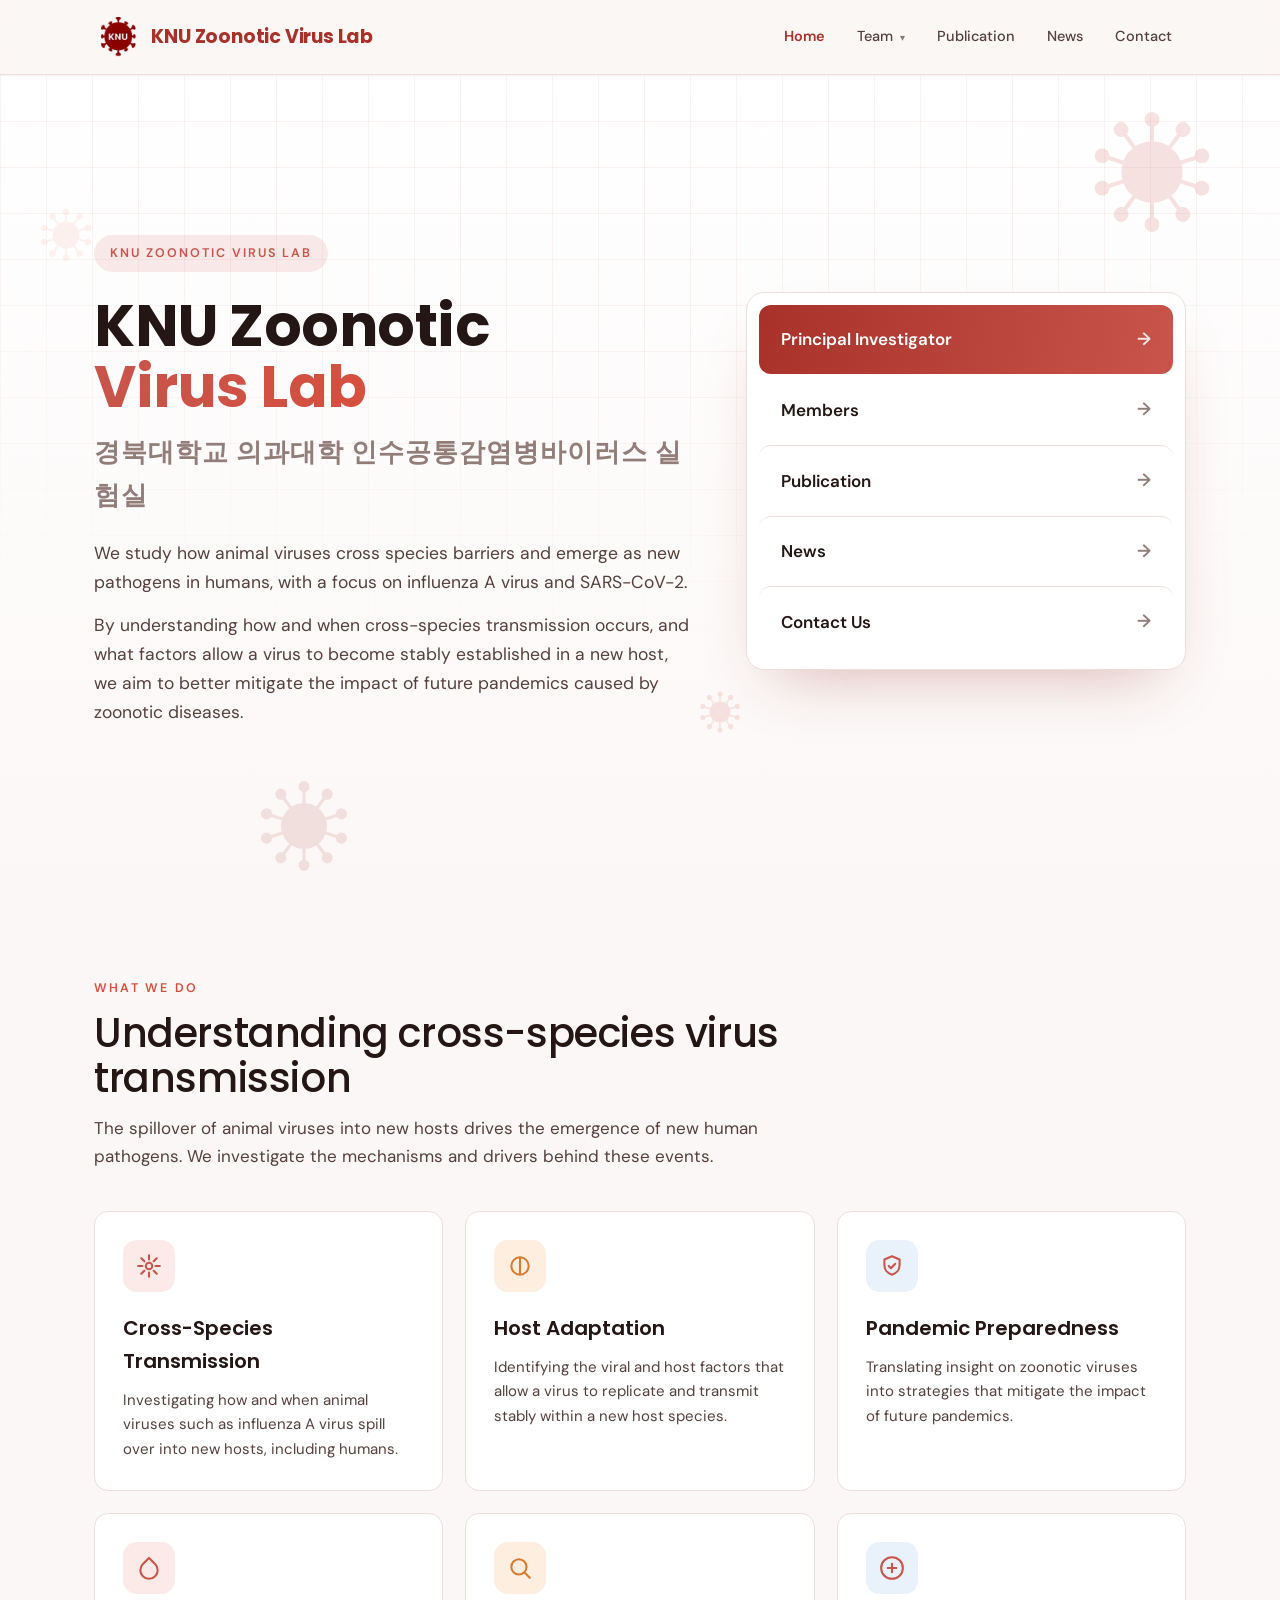
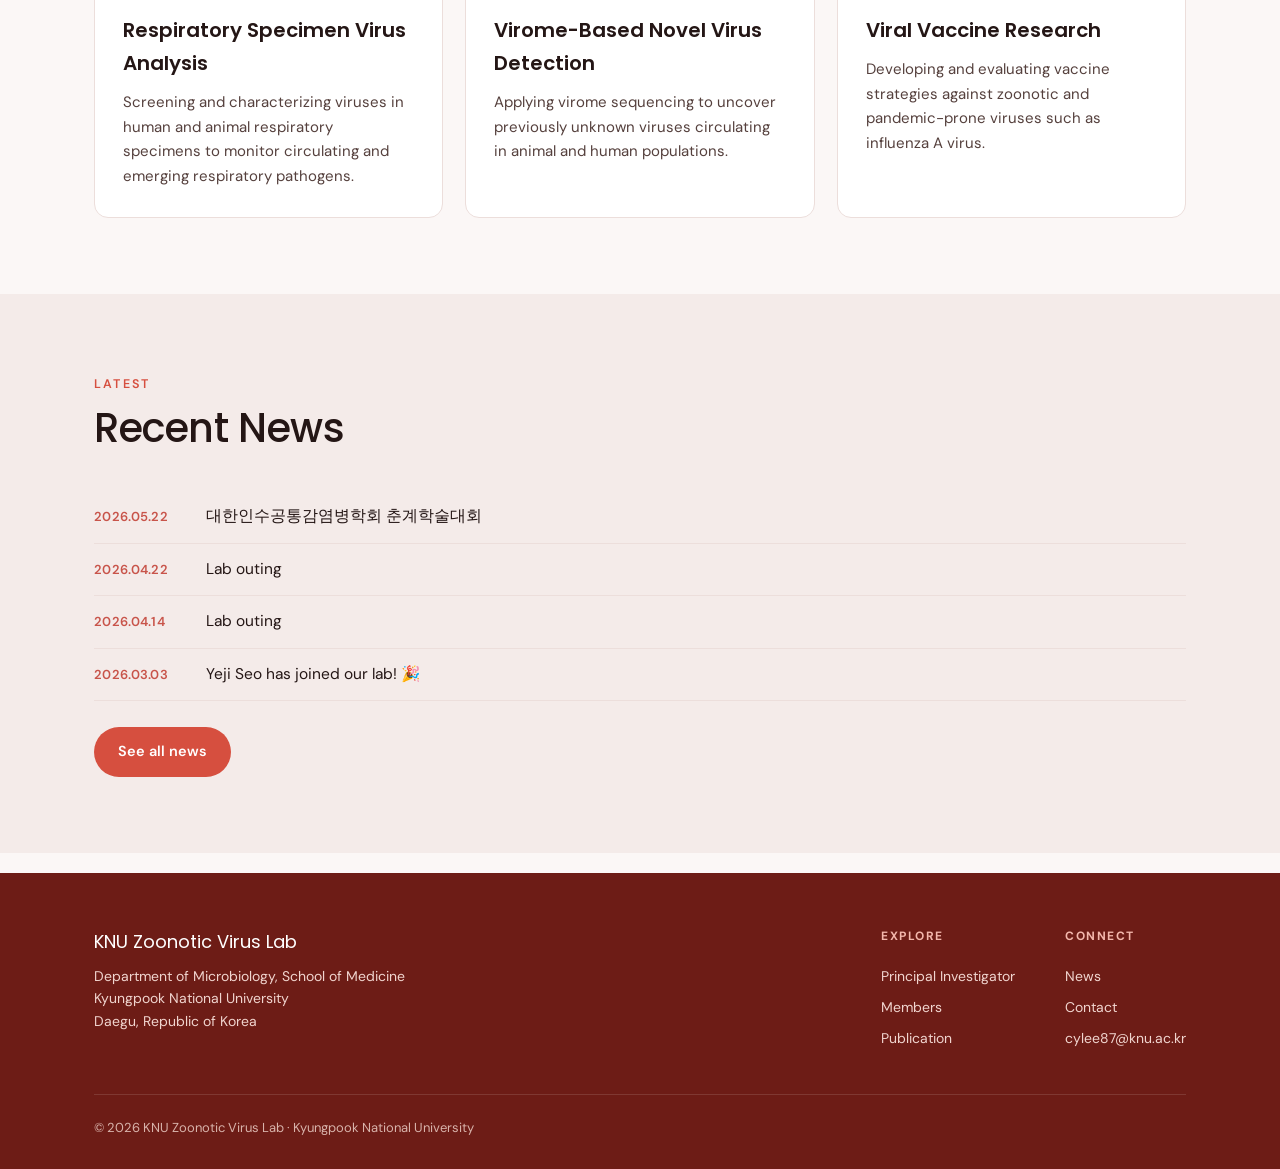
==== commit 846287a2: "프로필사진수정_연구주제수정" ====
--- a/index.html
+++ b/index.html
@@ -108,6 +108,27 @@
         <h3>Pandemic Preparedness</h3>
         <p>Translating insight on zoonotic viruses into strategies that mitigate the impact of future pandemics.</p>
       </div>
+      <div class="card reveal">
+        <div class="icon i-indigo" aria-hidden="true">
+          <svg viewBox="0 0 24 24" fill="none" stroke="currentColor" stroke-width="1.9" stroke-linecap="round" stroke-linejoin="round"><path d="M12 2.69 17.66 8.34a8 8 0 1 1-11.31 0z"/></svg>
+        </div>
+        <h3>Respiratory Specimen Virus Analysis</h3>
+        <p>Screening and characterizing viruses in human and animal respiratory specimens to monitor circulating and emerging respiratory pathogens.</p>
+      </div>
+      <div class="card reveal">
+        <div class="icon i-green" aria-hidden="true">
+          <svg viewBox="0 0 24 24" fill="none" stroke="currentColor" stroke-width="1.9" stroke-linecap="round" stroke-linejoin="round"><circle cx="11" cy="11" r="7"/><line x1="21" y1="21" x2="16.65" y2="16.65"/></svg>
+        </div>
+        <h3>Virome-Based Novel Virus Detection</h3>
+        <p>Applying virome sequencing to uncover previously unknown viruses circulating in animal and human populations.</p>
+      </div>
+      <div class="card reveal">
+        <div class="icon i-blue" aria-hidden="true">
+          <svg viewBox="0 0 24 24" fill="none" stroke="currentColor" stroke-width="1.9" stroke-linecap="round" stroke-linejoin="round"><circle cx="12" cy="12" r="10"/><line x1="12" y1="8" x2="12" y2="16"/><line x1="8" y1="12" x2="16" y2="12"/></svg>
+        </div>
+        <h3>Viral Vaccine Research</h3>
+        <p>Developing and evaluating vaccine strategies against zoonotic and pandemic-prone viruses such as influenza A virus.</p>
+      </div>
     </div>
   </div>
 </section>
--- a/assets/css/styles.css
+++ b/assets/css/styles.css
@@ -296,22 +296,24 @@
 
 /* ---------- PI profile ---------- */
 .pi-card {
-  display: grid; grid-template-columns: 260px 1fr; gap: 34px;
+  display: flex; flex-direction: column; align-items: center; text-align: center;
   background: var(--white); border: 1px solid var(--line);
-  border-radius: var(--radius); padding: 34px; align-items: start;
+  border-radius: var(--radius); padding: 48px 34px 40px;
 }
 .pi-photo {
-  aspect-ratio: 3/4; border-radius: 12px; overflow: hidden;
+  width: clamp(220px, 30vw, 320px); aspect-ratio: 3/4; border-radius: 12px; overflow: hidden;
   background: linear-gradient(135deg, var(--primary-lt), var(--primary-dk));
   display: grid; place-items: center; color: #fff;
   font-family: var(--display); font-size: 56px; font-weight: 500;
+  margin-bottom: 28px; box-shadow: var(--shadow);
 }
 .pi-photo img { width: 100%; height: 100%; object-fit: cover; }
+.pi-info { max-width: 480px; }
 .pi-info h2 { font-family: var(--display); font-weight: 600; font-size: 28px; }
 .pi-info .pi-ko { color: var(--muted); font-size: 16px; margin-top: 2px; }
 .pi-info .pi-role { color: var(--accent); font-weight: 600; font-size: 14.5px; margin: 10px 0 4px; }
 .pi-info .pi-aff { color: var(--ink-soft); font-size: 15px; }
-.pi-info .pi-contact { margin-top: 14px; display: grid; gap: 4px; font-size: 15px; }
+.pi-info .pi-contact { margin-top: 14px; display: grid; justify-items: center; gap: 4px; font-size: 15px; }
 .pi-info .pi-contact a { color: var(--primary); font-weight: 600; }
 .pi-block { margin-top: 30px; }
 .pi-block h3 {
@@ -429,7 +431,6 @@
 @media (max-width: 900px) {
   .grid-3, .member-grid { grid-template-columns: repeat(2,1fr); }
   .contact-grid { grid-template-columns: 1fr; }
-  .pi-card { grid-template-columns: 200px 1fr; gap: 26px; }
 }
 @media (max-width: 720px) {
   .nav-toggle { display: block; }
@@ -453,8 +454,7 @@
   .dropdown a:hover { background: var(--paper-2); color: var(--primary); }
   .dropdown a.active { color: var(--primary); }
   .grid-3, .grid-2, .member-grid { grid-template-columns: 1fr; }
-  .pi-card { grid-template-columns: 1fr; }
-  .pi-photo { max-width: 220px; }
+  .pi-card { padding: 36px 22px 32px; }
   .footer-top { flex-direction: column; }
   section { padding: 56px 0; }
   .brand .name { font-size: 14px; }
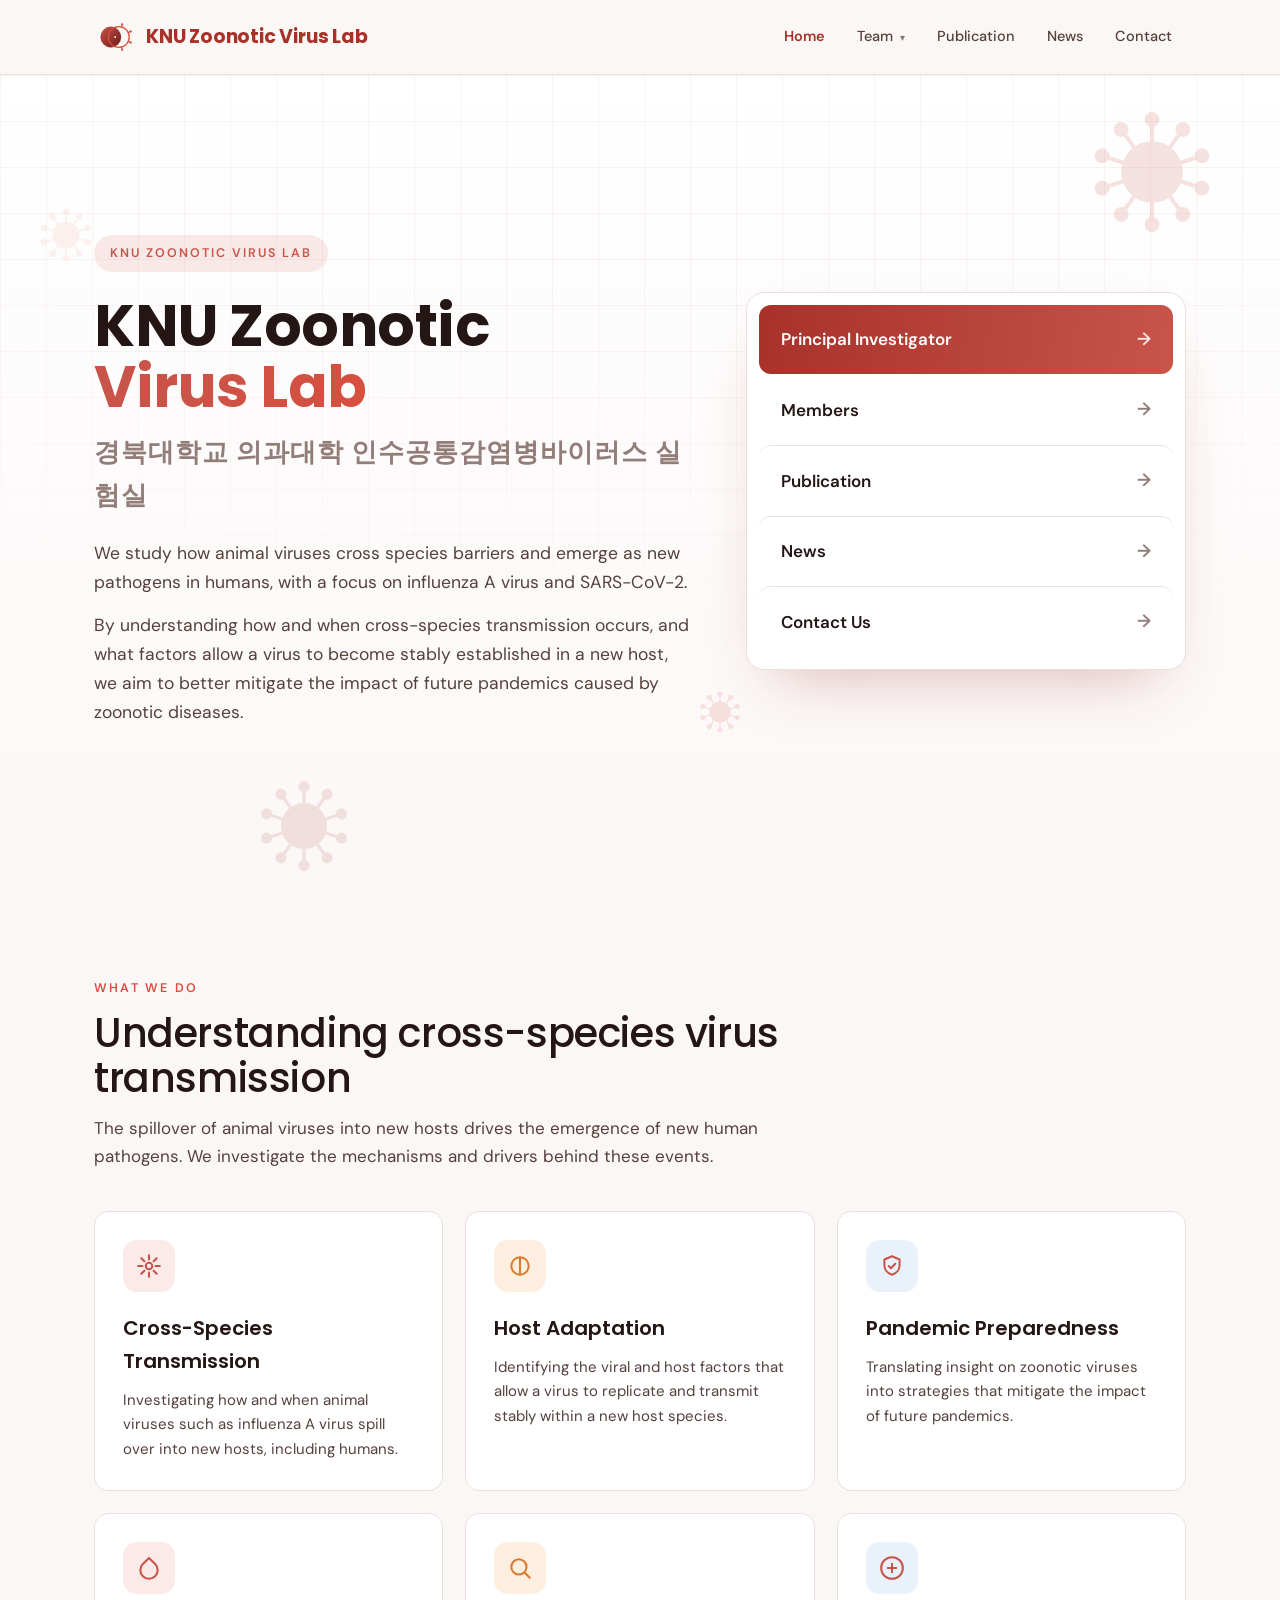
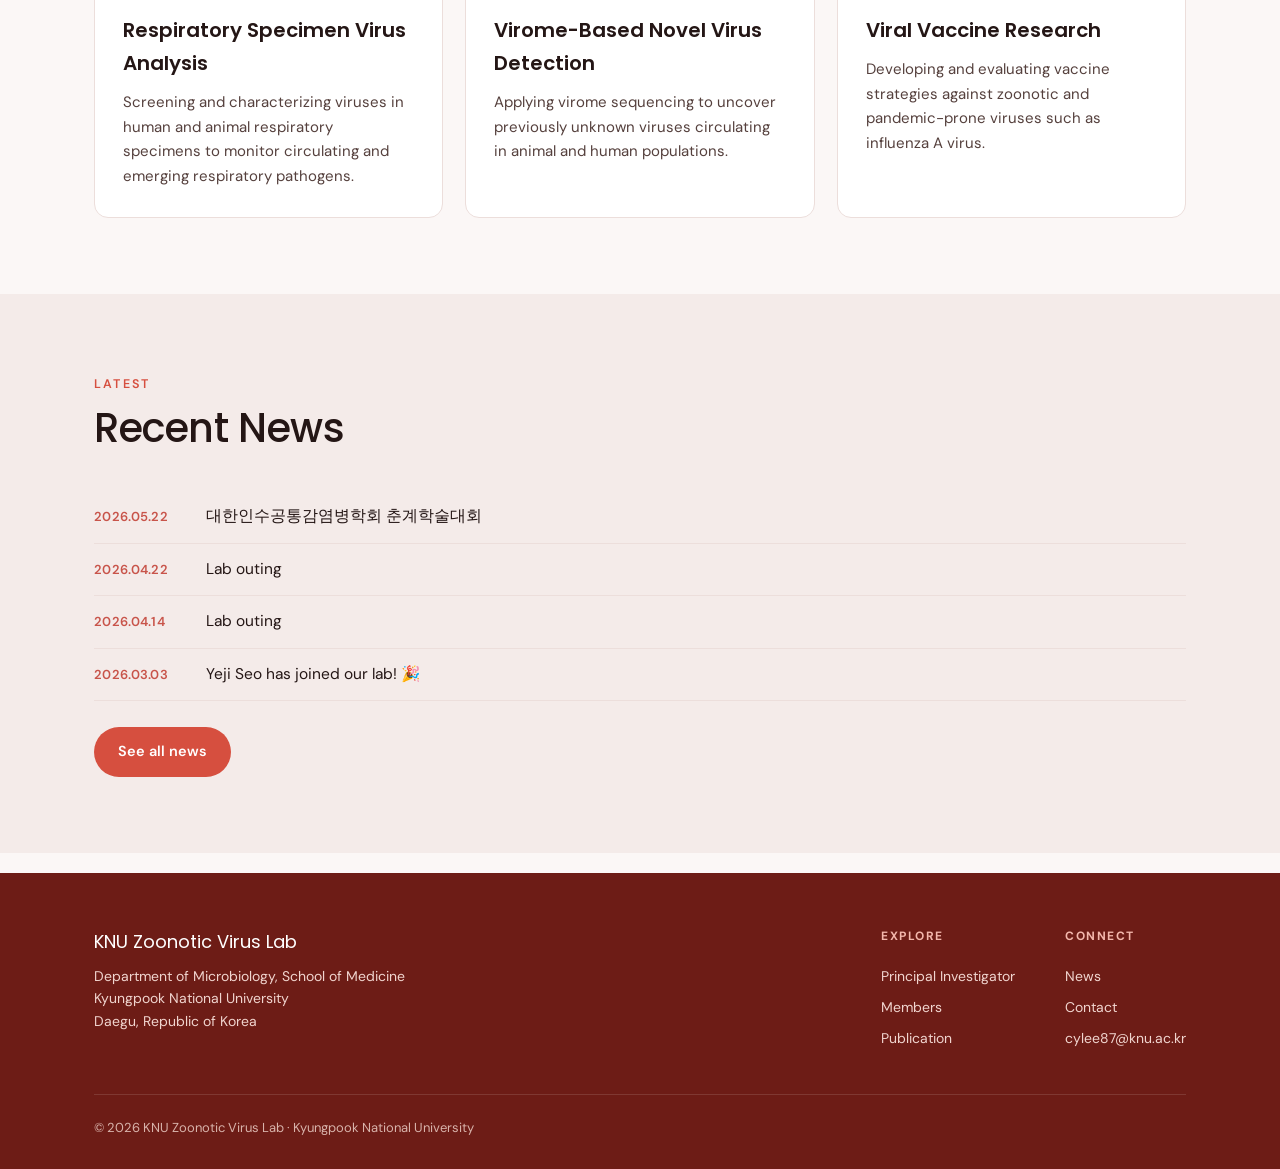
==== commit d9645a48: "로고 수정" ====
--- a/index.html
+++ b/index.html
@@ -16,7 +16,7 @@
 <header class="site-header">
   <div class="wrap nav">
     <a class="brand" href="index.html">
-      <img class="logo" src="assets/img/logo.avif" alt="KNU Zoonotic Virus Lab">
+      <img class="logo" src="assets/img/logo.svg" alt="KNU Zoonotic Virus Lab">
       <span class="brand-name">KNU Zoonotic Virus Lab</span>
     </a>
     <button class="nav-toggle" aria-label="Menu"><span></span><span></span><span></span></button>
--- a/assets/css/styles.css
+++ b/assets/css/styles.css
@@ -294,26 +294,27 @@
 }
 .focus-list li b { color: var(--ink); }
 
-/* ---------- PI profile ---------- */
+/* ---------- PI profile (matches the .member card format) ---------- */
 .pi-card {
-  display: flex; flex-direction: column; align-items: center; text-align: center;
+  max-width: 480px; margin: 0 auto;
   background: var(--white); border: 1px solid var(--line);
-  border-radius: var(--radius); padding: 48px 34px 40px;
-}
+  border-radius: var(--radius); overflow: hidden;
+  transition: transform .18s, box-shadow .18s;
+}
+.pi-card:hover { transform: translateY(-4px); box-shadow: var(--shadow); }
 .pi-photo {
-  width: clamp(220px, 30vw, 320px); aspect-ratio: 3/4; border-radius: 12px; overflow: hidden;
+  aspect-ratio: 3/4;
   background: linear-gradient(135deg, var(--primary-lt), var(--primary-dk));
   display: grid; place-items: center; color: #fff;
   font-family: var(--display); font-size: 56px; font-weight: 500;
-  margin-bottom: 28px; box-shadow: var(--shadow);
 }
 .pi-photo img { width: 100%; height: 100%; object-fit: cover; }
-.pi-info { max-width: 480px; }
-.pi-info h2 { font-family: var(--display); font-weight: 600; font-size: 28px; }
+.pi-info { padding: 28px 32px 34px; }
+.pi-info h2 { font-family: var(--display); font-weight: 600; font-size: 27px; }
 .pi-info .pi-ko { color: var(--muted); font-size: 16px; margin-top: 2px; }
-.pi-info .pi-role { color: var(--accent); font-weight: 600; font-size: 14.5px; margin: 10px 0 4px; }
-.pi-info .pi-aff { color: var(--ink-soft); font-size: 15px; }
-.pi-info .pi-contact { margin-top: 14px; display: grid; justify-items: center; gap: 4px; font-size: 15px; }
+.pi-info .pi-role { color: var(--accent); font-weight: 600; font-size: 14.5px; margin: 12px 0 5px; }
+.pi-info .pi-aff { color: var(--ink-soft); font-size: 15.5px; }
+.pi-info .pi-contact { margin-top: 14px; display: grid; gap: 4px; font-size: 15.5px; }
 .pi-info .pi-contact a { color: var(--primary); font-weight: 600; }
 .pi-block { margin-top: 30px; }
 .pi-block h3 {
@@ -454,7 +455,6 @@
   .dropdown a:hover { background: var(--paper-2); color: var(--primary); }
   .dropdown a.active { color: var(--primary); }
   .grid-3, .grid-2, .member-grid { grid-template-columns: 1fr; }
-  .pi-card { padding: 36px 22px 32px; }
   .footer-top { flex-direction: column; }
   section { padding: 56px 0; }
   .brand .name { font-size: 14px; }
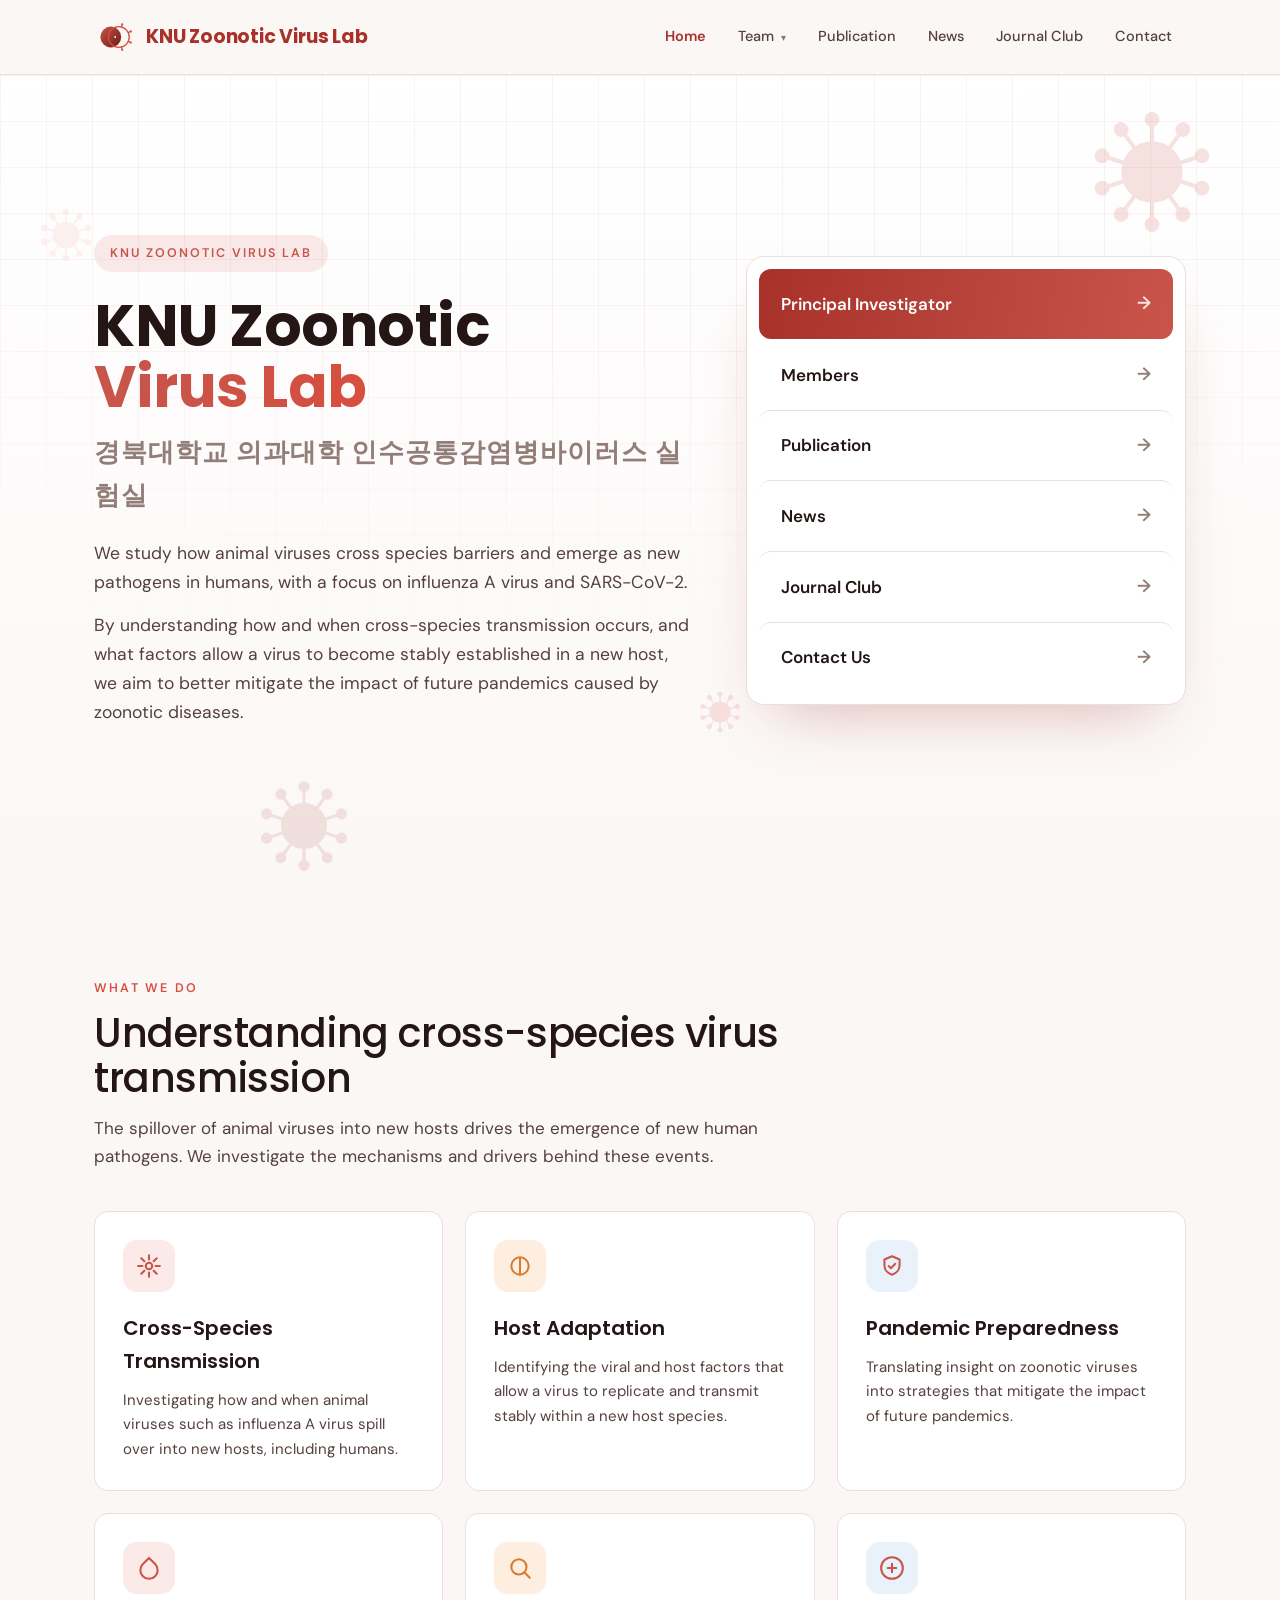
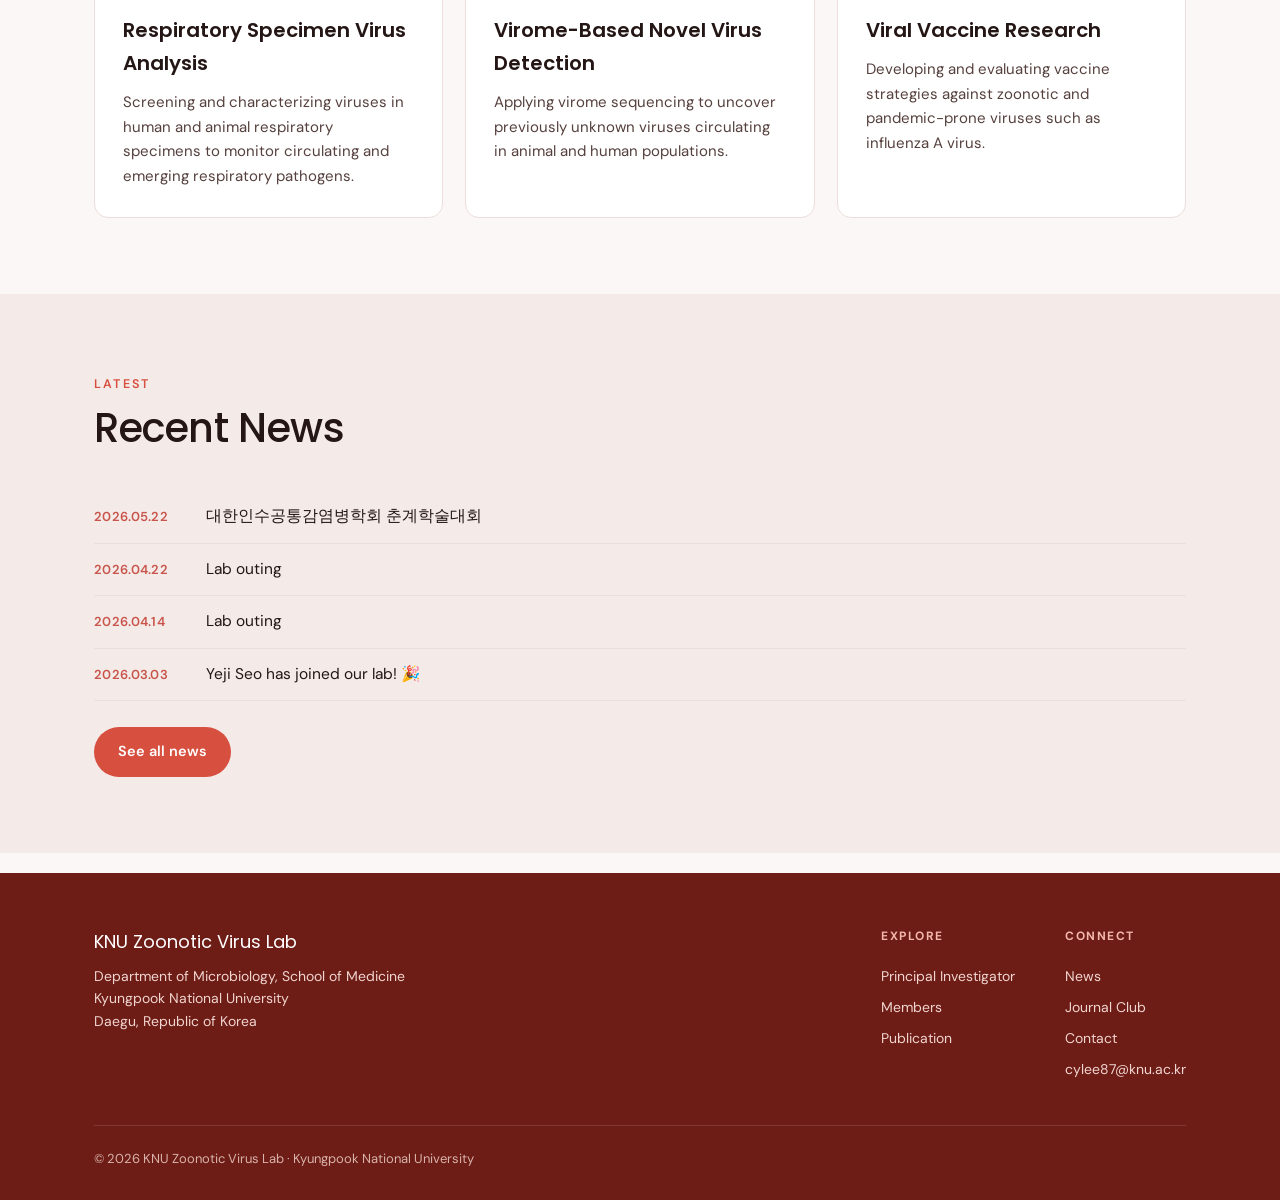
==== commit 3baa20a9: "저널클럽 추가" ====
--- a/index.html
+++ b/index.html
@@ -31,6 +31,7 @@
       </li>
       <li><a href="publications.html">Publication</a></li>
       <li><a href="news.html">News</a></li>
+      <li><a href="journal-club.html">Journal Club</a></li>
       <li><a href="contact.html">Contact</a></li>
     </ul>
   </div>
@@ -74,6 +75,7 @@
       <a class="ql-row" href="people.html"><span>Members</span><span class="arw">&rarr;</span></a>
       <a class="ql-row" href="publications.html"><span>Publication</span><span class="arw">&rarr;</span></a>
       <a class="ql-row" href="news.html"><span>News</span><span class="arw">&rarr;</span></a>
+      <a class="ql-row" href="journal-club.html"><span>Journal Club</span><span class="arw">&rarr;</span></a>
       <a class="ql-row" href="contact.html"><span>Contact Us</span><span class="arw">&rarr;</span></a>
     </nav>
   </div>
@@ -163,6 +165,7 @@
         <div class="footer-col">
           <h5>Connect</h5>
           <a href="news.html">News</a>
+          <a href="journal-club.html">Journal Club</a>
           <a href="contact.html">Contact</a>
           <a href="mailto:cylee87@knu.ac.kr">cylee87@knu.ac.kr</a>
         </div>
--- a/assets/css/styles.css
+++ b/assets/css/styles.css
@@ -513,3 +513,31 @@
   color: var(--primary-lt); letter-spacing: .3px;
 }
 .news-list .txt { font-size: 15.5px; color: var(--ink); }
+
+/* ---------- Journal Club ---------- */
+.jc-list { list-style: none; display: grid; gap: 22px; }
+.jc-card {
+  display: block; list-style: none;
+  background: var(--white); border: 1px solid var(--line);
+  border-radius: var(--radius); padding: 30px 32px;
+  transition: transform .18s, box-shadow .18s, border-color .18s;
+}
+.jc-card:hover { transform: translateY(-3px); box-shadow: var(--shadow); border-color: transparent; }
+.jc-card .jc-date {
+  font-size: 12.5px; font-weight: 600; letter-spacing: 1.4px; text-transform: uppercase;
+  color: var(--accent);
+}
+.jc-card h3 {
+  font-family: var(--display); font-weight: 600; font-size: 19.5px; line-height: 1.35;
+  color: var(--ink); margin: 8px 0 6px;
+}
+.jc-card .jc-citation { font-size: 13.5px; color: var(--muted); margin-bottom: 16px; }
+.jc-card .jc-summary p { font-size: 15.5px; color: var(--ink-soft); margin-bottom: 10px; }
+.jc-card .jc-summary p:last-child { margin-bottom: 0; }
+.jc-card .jc-pdf {
+  display: inline-flex; align-items: center; gap: 6px; margin-top: 18px;
+  font-size: 13.5px; font-weight: 600; color: var(--primary);
+  border: 1px solid var(--line); border-radius: 999px; padding: 8px 16px;
+  transition: background .18s, border-color .18s;
+}
+.jc-card .jc-pdf:hover { background: var(--paper-2); border-color: var(--primary-lt); }
